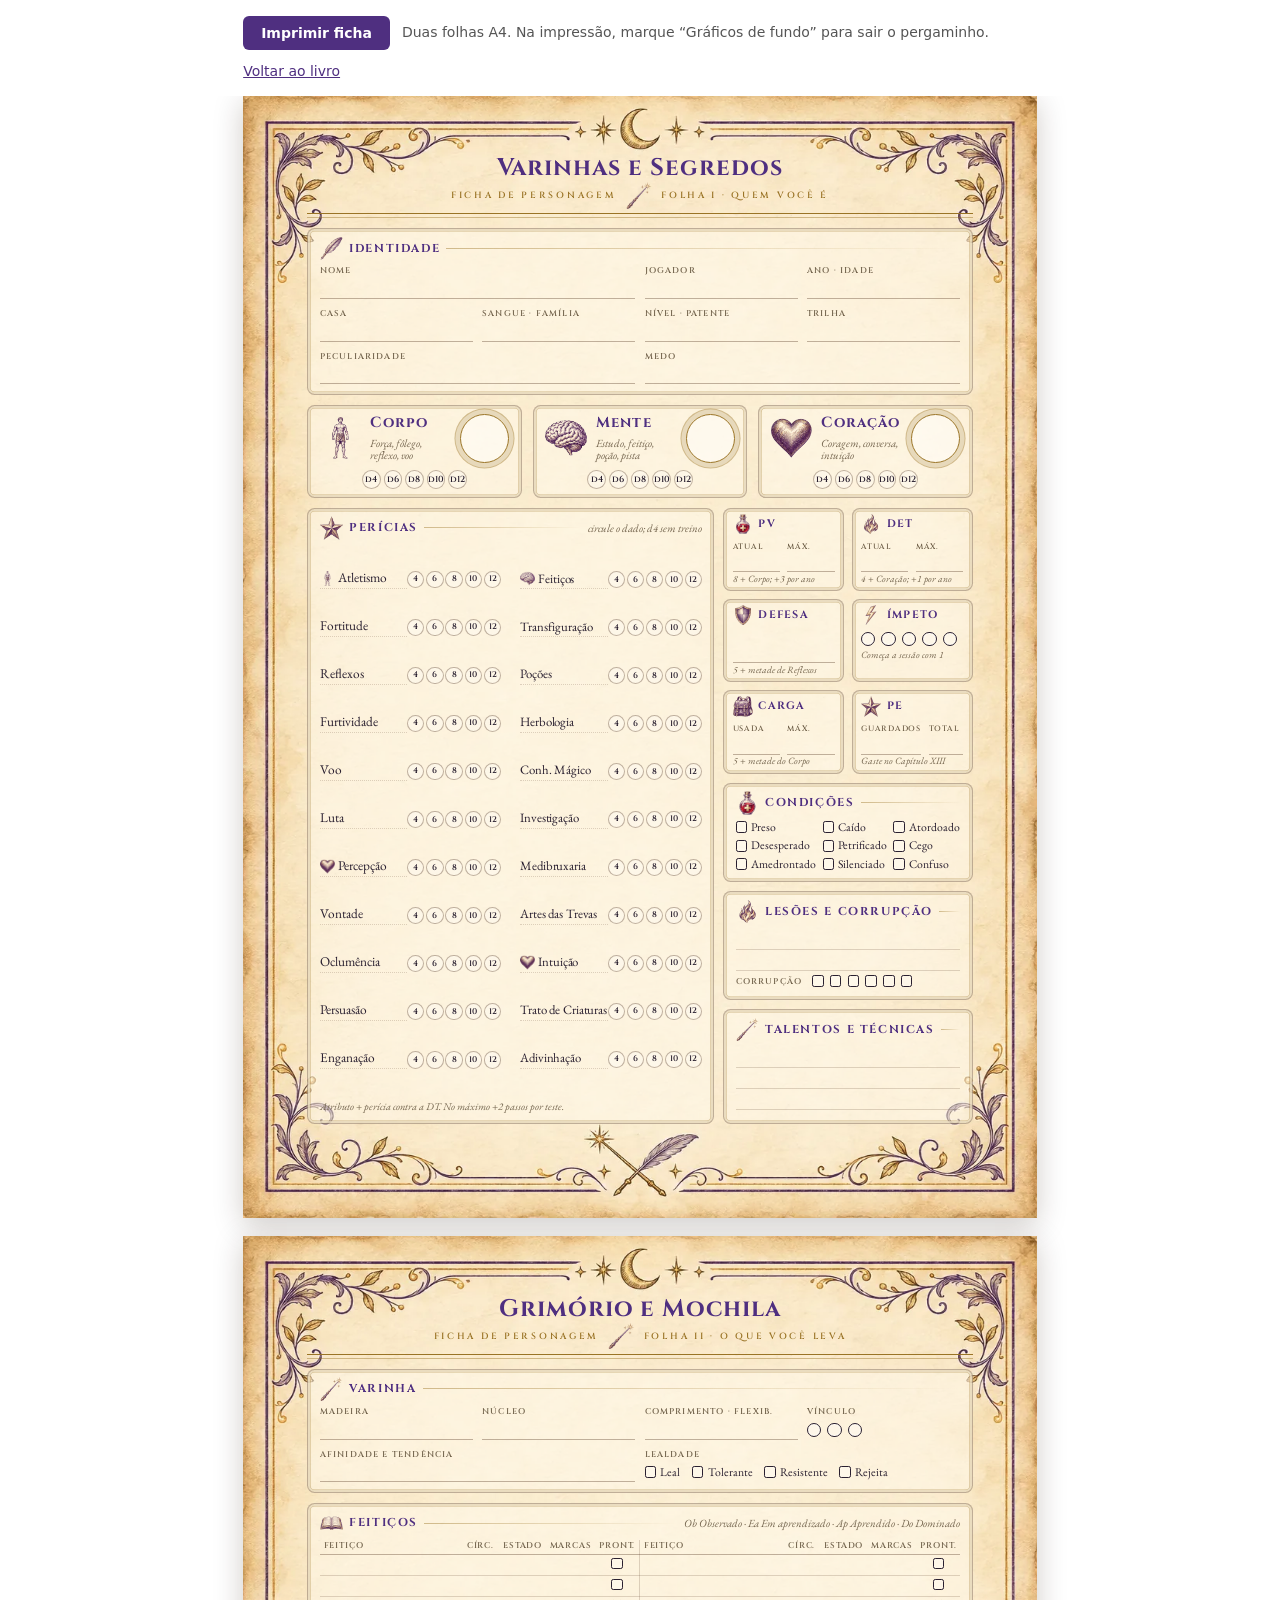
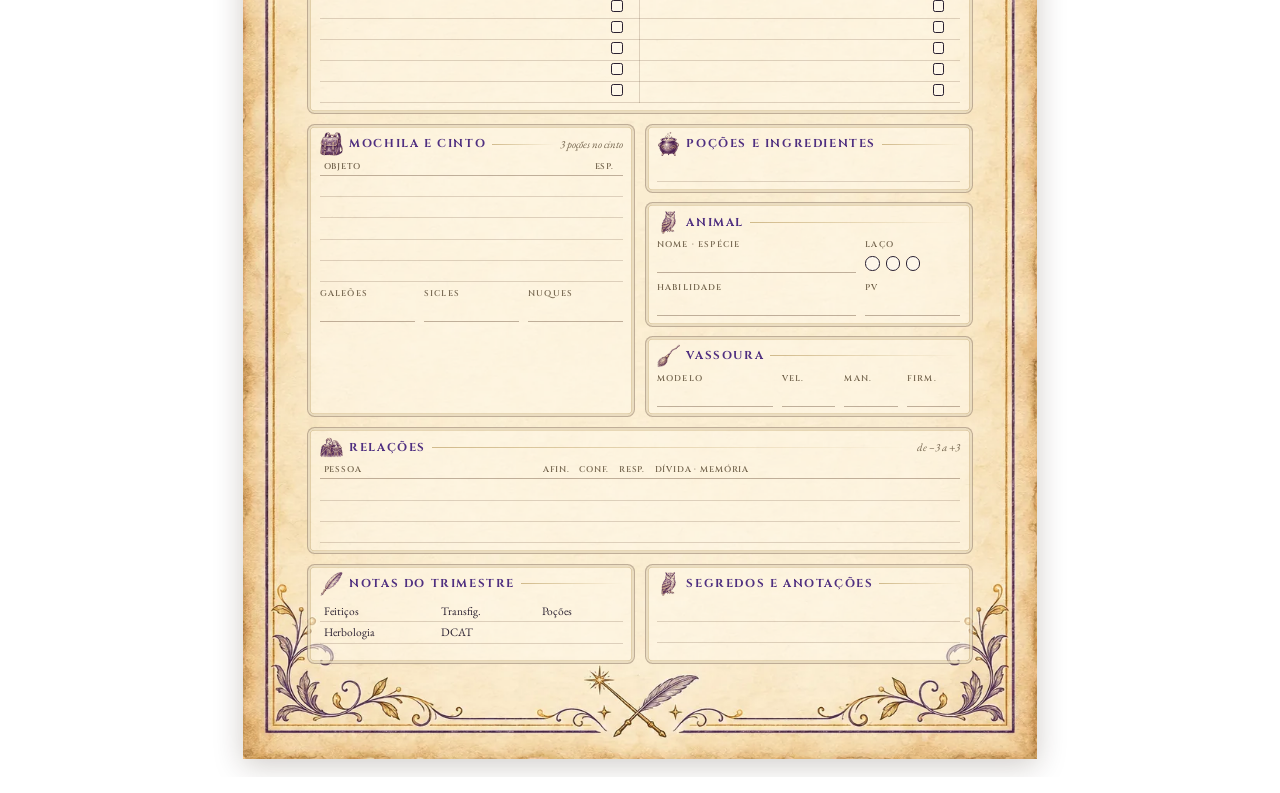
==== ficha.html @ 770853b2 "Forja de Bruxos (Nível, o que sabe, 12 Papéis, traços, poderes, Moral), aliados na luta e 10 fichas " ====
<!doctype html>
<html lang="pt-BR">
<head>
<meta charset="utf-8">
<meta name="viewport" content="width=device-width,initial-scale=1">
<title>Ficha de Personagem — Varinhas e Segredos</title>
<style>
@font-face { font-family: "Cinzel"; src: url("assets/fontes/cinzel.woff2") format("woff2"); font-weight: 400 900; font-display: swap; }
@font-face { font-family: "EB Garamond"; src: url("assets/fontes/garamond.woff2") format("woff2"); font-weight: 400 800; font-display: swap; }
@font-face { font-family: "EB Garamond"; src: url("assets/fontes/garamond-italico.woff2") format("woff2"); font-weight: 400 800; font-style: italic; font-display: swap; }
:root {
  --tinta: #2a2030; --suave: #75664f; --roxo: #4f2f80; --ouro: #9a7426; --ouro-claro: rgba(154,116,38,.45);
  --linha: rgba(90,62,40,.38); --fio: rgba(90,62,40,.2); --veu: rgba(255,250,236,.5);
  --tit: "Cinzel", "Palatino Linotype", Georgia, serif; --txt: "EB Garamond", "Palatino Linotype", Georgia, serif;
}
* { box-sizing: border-box; margin: 0; padding: 0; }
html, body { background: #fff; color: var(--tinta); }
body { font: 10.5pt/1.25 var(--txt); padding: 16px 8px; }
.barra { max-width: 210mm; margin: 0 auto 14px; display: flex; gap: 12px; align-items: center; flex-wrap: wrap; font: 14px/1.4 system-ui, sans-serif; color: #555; }
.barra button { font: 600 14px system-ui, sans-serif; padding: 9px 18px; border: 0; background: var(--roxo); color: #fff; border-radius: 6px; cursor: pointer; }
.barra a { color: var(--roxo); }
.palco { overflow-x: auto; }
.folha { width: 210mm; height: 297mm; margin: 0 auto 18px; padding: 16mm 17mm 25mm; position: relative;
  background: #f4e9cf url("assets/ficha/pergaminho.webp") center / 100% 100% no-repeat;
  box-shadow: 0 6px 28px rgba(40,25,10,.22); display: flex; flex-direction: column; gap: 2.6mm; overflow: hidden; }
@page { size: A4 portrait; margin: 0; }
@media print {
  html, body { background: none; } body { padding: 0; } .barra { display: none; }
  .folha { box-shadow: none; margin: 0; break-after: page; page-break-after: always; }
  * { -webkit-print-color-adjust: exact; print-color-adjust: exact; }
}
img.i { width: 6.2mm; height: 6.2mm; object-fit: contain; flex: none; }
img.mini { width: 4mm; height: 4mm; object-fit: contain; margin-right: .8mm; vertical-align: -1mm; }
img.grande { width: 11mm; height: 11mm; object-fit: contain; }

header.topo { display: flex; flex-direction: column; align-items: center; text-align: center; gap: .6mm; }
header.topo h1 { font: 700 18pt/1 var(--tit); letter-spacing: .04em; color: var(--roxo); }
header.topo p { display: flex; align-items: center; gap: 2.4mm; font: 600 6.8pt/1 var(--tit); letter-spacing: .3em; text-transform: uppercase; color: var(--ouro); }
header.topo p img { width: 7mm; height: 7mm; object-fit: contain; }
.topo-t h1 { font: 700 17pt/1 var(--tit); letter-spacing: .03em; color: var(--roxo); white-space: nowrap; }
.topo-t p { font: 600 7pt/1.6 var(--tit); letter-spacing: .32em; color: var(--ouro); text-transform: uppercase; margin-top: 1.2mm; }
.topo .fio { display: flex; align-items: center; gap: 2mm; align-self: center; }
.topo .fio span { width: 9mm; height: 1px; background: var(--ouro); }
.topo .fio img { width: 9mm; height: 9mm; object-fit: contain; }
.topo .pag { text-align: right; font: 600 7.4pt var(--tit); letter-spacing: .2em; color: var(--suave); text-transform: uppercase; padding-bottom: 1mm; }
header.topo::after { content: ""; width: 100%; height: 3px; border-top: 1px solid var(--ouro); border-bottom: 1px solid var(--ouro-claro); margin-top: .6mm; }

.caixa { border: 1px solid var(--linha); border-radius: 2mm; padding: 2mm 3mm 2.6mm; background: var(--veu);
  box-shadow: inset 0 0 0 2px rgba(255,250,236,.55), inset 0 0 0 2.6px var(--ouro-claro); }
.caixa > h2 { display: flex; align-items: center; gap: 1.6mm; margin-bottom: 1.4mm; font: 700 8.6pt/1 var(--tit); letter-spacing: .14em; text-transform: uppercase; color: var(--roxo); }
.caixa > h2 span { white-space: nowrap; }
.caixa > h2::after { content: ""; flex: 1; height: 1px; background: linear-gradient(90deg, var(--ouro-claro), transparent); order: 2; }
.caixa > h2 small { order: 3; font: italic 400 8.2pt var(--txt); letter-spacing: 0; text-transform: none; color: var(--suave); white-space: nowrap; }
.grade { display: grid; gap: 2.4mm; }
.g2 { grid-template-columns: 1fr 1fr; } .g3 { grid-template-columns: repeat(3, 1fr); } .g4 { grid-template-columns: repeat(4, 1fr); } .g5 { grid-template-columns: repeat(5, 1fr); }
.g-lado { grid-template-columns: 1.8fr 1fr; }
.cresce { flex: 1; min-height: 0; display: flex; flex-direction: column; }
.grade.cresce { display: grid; }
.coluna { display: flex; flex-direction: column; gap: 2.4mm; min-height: 0; }
.campo { display: flex; flex-direction: column; gap: .4mm; min-width: 0; }
.campo label { font: 600 6.3pt var(--tit); letter-spacing: .14em; text-transform: uppercase; color: var(--suave); }
.campo .ln { border-bottom: 1px solid var(--linha); height: 5.6mm; }
.ck { width: 3.1mm; height: 3.1mm; border: 1px solid var(--tinta); border-radius: .6mm; display: inline-block; flex: none; background: rgba(255,255,255,.35); }
.bola { width: 3.8mm; height: 3.8mm; border: 1px solid var(--tinta); border-radius: 50%; display: inline-block; background: rgba(255,255,255,.35); box-shadow: inset 0 0 0 1px rgba(255,255,255,.6); }
.bolas { display: flex; gap: 1.6mm; align-items: center; padding: 1.2mm 0 .6mm; }
.bolas.corr small { font: 600 6.3pt var(--tit); letter-spacing: .14em; text-transform: uppercase; color: var(--suave); margin-right: 1mm; }
.dados { display: inline-flex; gap: .7mm; }
.dados b { font: 600 6.6pt/1 var(--tit); border: 1px solid var(--linha); border-radius: 50%; width: 5mm; height: 5mm; display: grid; place-items: center; color: var(--tinta); background: rgba(255,255,255,.3); }

.atrs { gap: 3mm; }
.atr { display: grid; grid-template-columns: auto 1fr auto; grid-template-rows: auto auto; align-items: center; column-gap: 2.4mm; row-gap: .6mm;
  border: 1px solid var(--linha); border-radius: 2mm; padding: 2mm 3mm; background: var(--veu); box-shadow: inset 0 0 0 2px rgba(255,250,236,.55), inset 0 0 0 2.6px var(--ouro-claro); }
.atr img { grid-row: 1 / 3; }
.atr h3 { font: 700 11pt/1 var(--tit); letter-spacing: .08em; color: var(--roxo); }
.atr p { grid-column: 2; font: italic 8.2pt/1.1 var(--txt); color: var(--suave); }
.atr .val { grid-column: 3; grid-row: 1 / 3; width: 13mm; height: 13mm; border-radius: 50%; border: 1.4px solid var(--ouro); background: rgba(255,255,255,.45);
  box-shadow: 0 0 0 1.2mm rgba(255,250,236,.5), 0 0 0 calc(1.2mm + 1px) var(--ouro-claro); }
.atr .dados { grid-column: 1 / -1; grid-row: 3; justify-content: center; margin-top: 1.4mm; }

.pers { gap: 0 5mm; flex: 1; }
.per { align-content: space-evenly; }
.per .dados { gap: .5mm; } .per .dados b { width: 4.6mm; height: 4.6mm; font-size: 6.2pt; }
.per:last-child i { font-size: 9.6pt; letter-spacing: -.01em; }
.per { display: grid; grid-template-columns: 1fr auto; row-gap: 1mm; align-items: center; font-size: 10pt; }
.per i { font-style: normal; white-space: nowrap; overflow: hidden; border-bottom: 1px dotted var(--fio); padding-bottom: .4mm; }
.leg { font: italic 7.8pt var(--txt); color: var(--suave); margin-top: 1.4mm; }

.recursos { display: grid; grid-template-columns: 1fr 1fr; gap: 2mm; }
.rec { border: 1px solid var(--linha); border-radius: 2mm; padding: 1.4mm 2.2mm 1.6mm; background: var(--veu); display: flex; flex-direction: column; gap: .4mm;
  box-shadow: inset 0 0 0 2px rgba(255,250,236,.55), inset 0 0 0 2.6px var(--ouro-claro); }
.rec h4 { font: 700 8pt/1 var(--tit); letter-spacing: .12em; text-transform: uppercase; color: var(--roxo); display: flex; align-items: center; gap: 1.4mm; }
.rec h4 img { width: 5.4mm; height: 5.4mm; }
.rec .par { display: flex; gap: 2mm; }
.rec .par div { flex: 1; } .rec .par small { font: 600 5.8pt var(--tit); letter-spacing: .1em; color: var(--suave); text-transform: uppercase; }
.rec .par .ln { border-bottom: 1px solid var(--linha); height: 5mm; }
.rec p { font: italic 7.2pt/1.1 var(--txt); color: var(--suave); }
.cond { display: grid; grid-template-columns: repeat(3, 1fr); gap: 1mm 1.6mm; font-size: 8.8pt; }
.cond.l4 { grid-template-columns: repeat(4, auto); justify-content: start; gap: 1mm 3mm; padding-top: 1mm; }
.cond span { display: flex; align-items: center; gap: 1.1mm; white-space: nowrap; }
.linhas { display: flex; flex-direction: column; }
.linhas div { border-bottom: 1px solid var(--fio); height: 5.6mm; flex: none; }
.caixa.cresce .linhas { flex: 1; background: repeating-linear-gradient(transparent 0 calc(5.6mm - 1px), var(--fio) calc(5.6mm - 1px) 5.6mm); }
.caixa.cresce .linhas div { display: none; }
.tab { width: 100%; border-collapse: collapse; font-size: 8.8pt; }
.tab th { font: 600 6.3pt var(--tit); letter-spacing: .1em; text-transform: uppercase; color: var(--suave); text-align: left; padding: 0 1mm .8mm; border-bottom: 1px solid var(--linha); }
.tab td { border-bottom: 1px solid var(--fio); height: 5.6mm; padding: 0 1mm; }
.tab .c { text-align: center; width: 10mm; }
.feit td:nth-child(5), .feit th:nth-child(5) { border-right: 1px solid var(--fio); }
.notas td { font-size: 8.6pt; } .notas .c { width: 7mm; }
.moedas { margin-top: 1.6mm; }
footer { display: none; justify-content: center; gap: 4mm; font: 600 6.4pt var(--tit); letter-spacing: .22em; text-transform: uppercase; color: var(--suave); }
footer span:nth-child(2) { color: var(--ouro); }
@media screen and (max-width: 225mm) { .palco { padding-bottom: 8px; } .folha { margin-left: 0; } }
</style>
</head>
<body>
<div class="barra">
  <button onclick="window.print()">Imprimir ficha</button>
  <span>Duas folhas A4. Na impressão, marque “Gráficos de fundo” para sair o pergaminho.</span>
  <a href="index.html#cap3">Voltar ao livro</a>
</div>
<div class="palco">
<section class="folha">
  <header class="topo">
    <h1>Varinhas e Segredos</h1>
    <p><span>Ficha de Personagem</span><img src="assets/ficha/varinha.webp" alt=""><span>Folha I · Quem você é</span></p>
  </header>
  <div class="caixa "><h2><img class="i" src="assets/ficha/pena.webp" alt=""><span>Identidade</span></h2><div class="grade g4"><div class="campo" style="grid-column: span 2"><label>Nome</label><div class="ln"></div></div><div class="campo"><label>Jogador</label><div class="ln"></div></div><div class="campo"><label>Ano · Idade</label><div class="ln"></div></div><div class="campo"><label>Casa</label><div class="ln"></div></div><div class="campo"><label>Sangue · Família</label><div class="ln"></div></div><div class="campo"><label>Nível · Patente</label><div class="ln"></div></div><div class="campo"><label>Trilha</label><div class="ln"></div></div><div class="campo" style="grid-column: span 2"><label>Peculiaridade</label><div class="ln"></div></div><div class="campo" style="grid-column: span 2"><label>Medo</label><div class="ln"></div></div></div></div>
  <div class="grade g3 atrs"><div class="atr"><img class="grande" src="assets/ficha/corpo.webp" alt=""><h3>Corpo</h3><div class="val"></div><span class="dados"><b>d4</b><b>d6</b><b>d8</b><b>d10</b><b>d12</b></span><p>Força, fôlego, reflexo, voo</p></div><div class="atr"><img class="grande" src="assets/ficha/mente.webp" alt=""><h3>Mente</h3><div class="val"></div><span class="dados"><b>d4</b><b>d6</b><b>d8</b><b>d10</b><b>d12</b></span><p>Estudo, feitiço, poção, pista</p></div><div class="atr"><img class="grande" src="assets/ficha/coracao.webp" alt=""><h3>Coração</h3><div class="val"></div><span class="dados"><b>d4</b><b>d6</b><b>d8</b><b>d10</b><b>d12</b></span><p>Coragem, conversa, intuição</p></div></div>
  <div class="grade g-lado cresce">
    <div class="caixa cresce"><h2><img class="i" src="assets/ficha/estrela.webp" alt=""><span>Perícias</span><small>circule o dado; d4 sem treino</small></h2><div class="grade g2 pers"><div class="per"><i><img class="mini" src="assets/ficha/corpo.webp" alt="">Atletismo</i><span class="dados"><b>4</b><b>6</b><b>8</b><b>10</b><b>12</b></span><i>Fortitude</i><span class="dados"><b>4</b><b>6</b><b>8</b><b>10</b><b>12</b></span><i>Reflexos</i><span class="dados"><b>4</b><b>6</b><b>8</b><b>10</b><b>12</b></span><i>Furtividade</i><span class="dados"><b>4</b><b>6</b><b>8</b><b>10</b><b>12</b></span><i>Voo</i><span class="dados"><b>4</b><b>6</b><b>8</b><b>10</b><b>12</b></span><i>Luta</i><span class="dados"><b>4</b><b>6</b><b>8</b><b>10</b><b>12</b></span><i><img class="mini" src="assets/ficha/coracao.webp" alt="">Percepção</i><span class="dados"><b>4</b><b>6</b><b>8</b><b>10</b><b>12</b></span><i>Vontade</i><span class="dados"><b>4</b><b>6</b><b>8</b><b>10</b><b>12</b></span><i>Oclumência</i><span class="dados"><b>4</b><b>6</b><b>8</b><b>10</b><b>12</b></span><i>Persuasão</i><span class="dados"><b>4</b><b>6</b><b>8</b><b>10</b><b>12</b></span><i>Enganação</i><span class="dados"><b>4</b><b>6</b><b>8</b><b>10</b><b>12</b></span></div><div class="per"><i><img class="mini" src="assets/ficha/mente.webp" alt="">Feitiços</i><span class="dados"><b>4</b><b>6</b><b>8</b><b>10</b><b>12</b></span><i>Transfiguração</i><span class="dados"><b>4</b><b>6</b><b>8</b><b>10</b><b>12</b></span><i>Poções</i><span class="dados"><b>4</b><b>6</b><b>8</b><b>10</b><b>12</b></span><i>Herbologia</i><span class="dados"><b>4</b><b>6</b><b>8</b><b>10</b><b>12</b></span><i>Conh. Mágico</i><span class="dados"><b>4</b><b>6</b><b>8</b><b>10</b><b>12</b></span><i>Investigação</i><span class="dados"><b>4</b><b>6</b><b>8</b><b>10</b><b>12</b></span><i>Medibruxaria</i><span class="dados"><b>4</b><b>6</b><b>8</b><b>10</b><b>12</b></span><i>Artes das Trevas</i><span class="dados"><b>4</b><b>6</b><b>8</b><b>10</b><b>12</b></span><i><img class="mini" src="assets/ficha/coracao.webp" alt="">Intuição</i><span class="dados"><b>4</b><b>6</b><b>8</b><b>10</b><b>12</b></span><i>Trato de Criaturas</i><span class="dados"><b>4</b><b>6</b><b>8</b><b>10</b><b>12</b></span><i>Adivinhação</i><span class="dados"><b>4</b><b>6</b><b>8</b><b>10</b><b>12</b></span></div></div><p class="leg">Atributo + perícia contra a DT. No máximo +2 passos por teste.</p></div>
    <div class="coluna">
      <div class="recursos"><div class="rec"><h4><img class="i" src="assets/ficha/vida.webp" alt="">PV</h4><div class="par"><div><small>Atual</small><div class="ln"></div></div><div><small>Máx.</small><div class="ln"></div></div></div><p>8 + Corpo; +3 por ano</p></div><div class="rec"><h4><img class="i" src="assets/ficha/chama.webp" alt="">DET</h4><div class="par"><div><small>Atual</small><div class="ln"></div></div><div><small>Máx.</small><div class="ln"></div></div></div><p>4 + Coração; +1 por ano</p></div><div class="rec"><h4><img class="i" src="assets/ficha/escudo.webp" alt="">Defesa</h4><div class="par"><div><small>&nbsp;</small><div class="ln"></div></div></div><p>5 + metade de Reflexos</p></div><div class="rec"><h4><img class="i" src="assets/ficha/raio.webp" alt="">Ímpeto</h4><div class="bolas"><span class="bola"></span><span class="bola"></span><span class="bola"></span><span class="bola"></span><span class="bola"></span></div><p>Começa a sessão com 1</p></div><div class="rec"><h4><img class="i" src="assets/ficha/mochila.webp" alt="">Carga</h4><div class="par"><div><small>Usada</small><div class="ln"></div></div><div><small>Máx.</small><div class="ln"></div></div></div><p>5 + metade do Corpo</p></div><div class="rec"><h4><img class="i" src="assets/ficha/estrela.webp" alt="">PE</h4><div class="par"><div><small>Guardados</small><div class="ln"></div></div><div><small>Total</small><div class="ln"></div></div></div><p>Gaste no Capítulo XIII</p></div></div>
      <div class="caixa "><h2><img class="i" src="assets/ficha/vida.webp" alt=""><span>Condições</span></h2><div class="cond"><span><i class="ck"></i>Preso</span><span><i class="ck"></i>Caído</span><span><i class="ck"></i>Atordoado</span><span><i class="ck"></i>Desesperado</span><span><i class="ck"></i>Petrificado</span><span><i class="ck"></i>Cego</span><span><i class="ck"></i>Amedrontado</span><span><i class="ck"></i>Silenciado</span><span><i class="ck"></i>Confuso</span></div></div>
      <div class="caixa "><h2><img class="i" src="assets/ficha/chama.webp" alt=""><span>Lesões e Corrupção</span></h2><div class="linhas"><div></div><div></div></div><div class="bolas corr"><small>Corrupção</small><i class="ck"></i><i class="ck"></i><i class="ck"></i><i class="ck"></i><i class="ck"></i><i class="ck"></i></div></div>
      <div class="caixa cresce"><h2><img class="i" src="assets/ficha/varinha.webp" alt=""><span>Talentos e técnicas</span></h2><div class="linhas"><div></div><div></div><div></div></div></div>
    </div>
  </div>
  <footer><span>Varinhas e Segredos</span><span>✦</span><span>Criação: Capítulo III</span></footer>
</section>
<section class="folha">
  <header class="topo">
    <h1>Grimório e Mochila</h1>
    <p><span>Ficha de Personagem</span><img src="assets/ficha/varinha.webp" alt=""><span>Folha II · O que você leva</span></p>
  </header>
  <div class="caixa "><h2><img class="i" src="assets/ficha/varinha.webp" alt=""><span>Varinha</span></h2><div class="grade g4"><div class="campo"><label>Madeira</label><div class="ln"></div></div><div class="campo"><label>Núcleo</label><div class="ln"></div></div><div class="campo"><label>Comprimento · Flexib.</label><div class="ln"></div></div><div class="campo"><label>Vínculo</label><div class="bolas"><span class="bola"></span><span class="bola"></span><span class="bola"></span></div></div><div class="campo" style="grid-column: span 2"><label>Afinidade e tendência</label><div class="ln"></div></div><div class="campo" style="grid-column: span 2"><label>Lealdade</label><div class="cond l4"><span><i class="ck"></i>Leal</span><span><i class="ck"></i>Tolerante</span><span><i class="ck"></i>Resistente</span><span><i class="ck"></i>Rejeita</span></div></div></div></div>
  <div class="caixa "><h2><img class="i" src="assets/ficha/livro.webp" alt=""><span>Feitiços</span><small>Ob Observado · Ea Em aprendizado · Ap Aprendido · Do Dominado</small></h2><table class="tab feit"><thead><tr><th>Feitiço</th><th class="c">Círc.</th><th class="c">Estado</th><th class="c">Marcas</th><th class="c">Pront.</th><th>Feitiço</th><th class="c">Círc.</th><th class="c">Estado</th><th class="c">Marcas</th><th class="c">Pront.</th></tr></thead><tbody><tr><td></td><td class="c"></td><td class="c"></td><td class="c"></td><td class="c"><i class="ck"></i></td><td></td><td class="c"></td><td class="c"></td><td class="c"></td><td class="c"><i class="ck"></i></td></tr><tr><td></td><td class="c"></td><td class="c"></td><td class="c"></td><td class="c"><i class="ck"></i></td><td></td><td class="c"></td><td class="c"></td><td class="c"></td><td class="c"><i class="ck"></i></td></tr><tr><td></td><td class="c"></td><td class="c"></td><td class="c"></td><td class="c"><i class="ck"></i></td><td></td><td class="c"></td><td class="c"></td><td class="c"></td><td class="c"><i class="ck"></i></td></tr><tr><td></td><td class="c"></td><td class="c"></td><td class="c"></td><td class="c"><i class="ck"></i></td><td></td><td class="c"></td><td class="c"></td><td class="c"></td><td class="c"><i class="ck"></i></td></tr><tr><td></td><td class="c"></td><td class="c"></td><td class="c"></td><td class="c"><i class="ck"></i></td><td></td><td class="c"></td><td class="c"></td><td class="c"></td><td class="c"><i class="ck"></i></td></tr><tr><td></td><td class="c"></td><td class="c"></td><td class="c"></td><td class="c"><i class="ck"></i></td><td></td><td class="c"></td><td class="c"></td><td class="c"></td><td class="c"><i class="ck"></i></td></tr><tr><td></td><td class="c"></td><td class="c"></td><td class="c"></td><td class="c"><i class="ck"></i></td><td></td><td class="c"></td><td class="c"></td><td class="c"></td><td class="c"><i class="ck"></i></td></tr></tbody></table></div>
  <div class="grade g2">
    <div class="caixa "><h2><img class="i" src="assets/ficha/mochila.webp" alt=""><span>Mochila e cinto</span><small>3 poções no cinto</small></h2><table class="tab"><thead><tr><th>Objeto</th><th class="c">Esp.</th></tr></thead><tbody><tr><td></td><td class="c"></td></tr><tr><td></td><td class="c"></td></tr><tr><td></td><td class="c"></td></tr><tr><td></td><td class="c"></td></tr><tr><td></td><td class="c"></td></tr></tbody></table><div class="grade g3 moedas"><div class="campo"><label>Galeões</label><div class="ln"></div></div><div class="campo"><label>Sicles</label><div class="ln"></div></div><div class="campo"><label>Nuques</label><div class="ln"></div></div></div></div>
    <div class="coluna">
      <div class="caixa "><h2><img class="i" src="assets/ficha/caldeirao.webp" alt=""><span>Poções e ingredientes</span></h2><div class="linhas"><div></div></div></div>
      <div class="caixa "><h2><img class="i" src="assets/ficha/coruja.webp" alt=""><span>Animal</span></h2><div class="grade g3"><div class="campo" style="grid-column: span 2"><label>Nome · Espécie</label><div class="ln"></div></div><div class="campo"><label>Laço</label><div class="bolas"><span class="bola"></span><span class="bola"></span><span class="bola"></span></div></div><div class="campo" style="grid-column: span 2"><label>Habilidade</label><div class="ln"></div></div><div class="campo"><label>PV</label><div class="ln"></div></div></div></div>
      <div class="caixa "><h2><img class="i" src="assets/ficha/vassoura.webp" alt=""><span>Vassoura</span></h2><div class="grade g5"><div class="campo" style="grid-column: span 2"><label>Modelo</label><div class="ln"></div></div><div class="campo"><label>Vel.</label><div class="ln"></div></div><div class="campo"><label>Man.</label><div class="ln"></div></div><div class="campo"><label>Firm.</label><div class="ln"></div></div></div></div>
    </div>
  </div>
  <div class="caixa "><h2><img class="i" src="assets/ficha/gente.webp" alt=""><span>Relações</span><small>de –3 a +3</small></h2><table class="tab"><thead><tr><th style="width:34%">Pessoa</th><th class="c">Afin.</th><th class="c">Conf.</th><th class="c">Resp.</th><th>Dívida · Memória</th></tr></thead><tbody><tr><td></td><td class="c"></td><td class="c"></td><td class="c"></td><td></td></tr><tr><td></td><td class="c"></td><td class="c"></td><td class="c"></td><td></td></tr><tr><td></td><td class="c"></td><td class="c"></td><td class="c"></td><td></td></tr></tbody></table></div>
  <div class="grade g2 cresce">
    <div class="caixa "><h2><img class="i" src="assets/ficha/pena.webp" alt=""><span>Notas do trimestre</span></h2><table class="tab notas"><tbody><tr><td>Feitiços</td><td class="c"></td><td>Transfig.</td><td class="c"></td><td>Poções</td><td class="c"></td></tr><tr><td>Herbologia</td><td class="c"></td><td>DCAT</td><td class="c"></td><td></td><td class="c"></td></tr></tbody></table></div>
    <div class="caixa cresce"><h2><img class="i" src="assets/ficha/coruja.webp" alt=""><span>Segredos e anotações</span></h2><div class="linhas"><div></div><div></div><div></div></div></div>
  </div>
  <footer><span>Varinhas e Segredos</span><span>✦</span><span>Feitiços: Cap. V · Varinha: Cap. XI</span></footer>
</section>
</div>
</body>
</html>
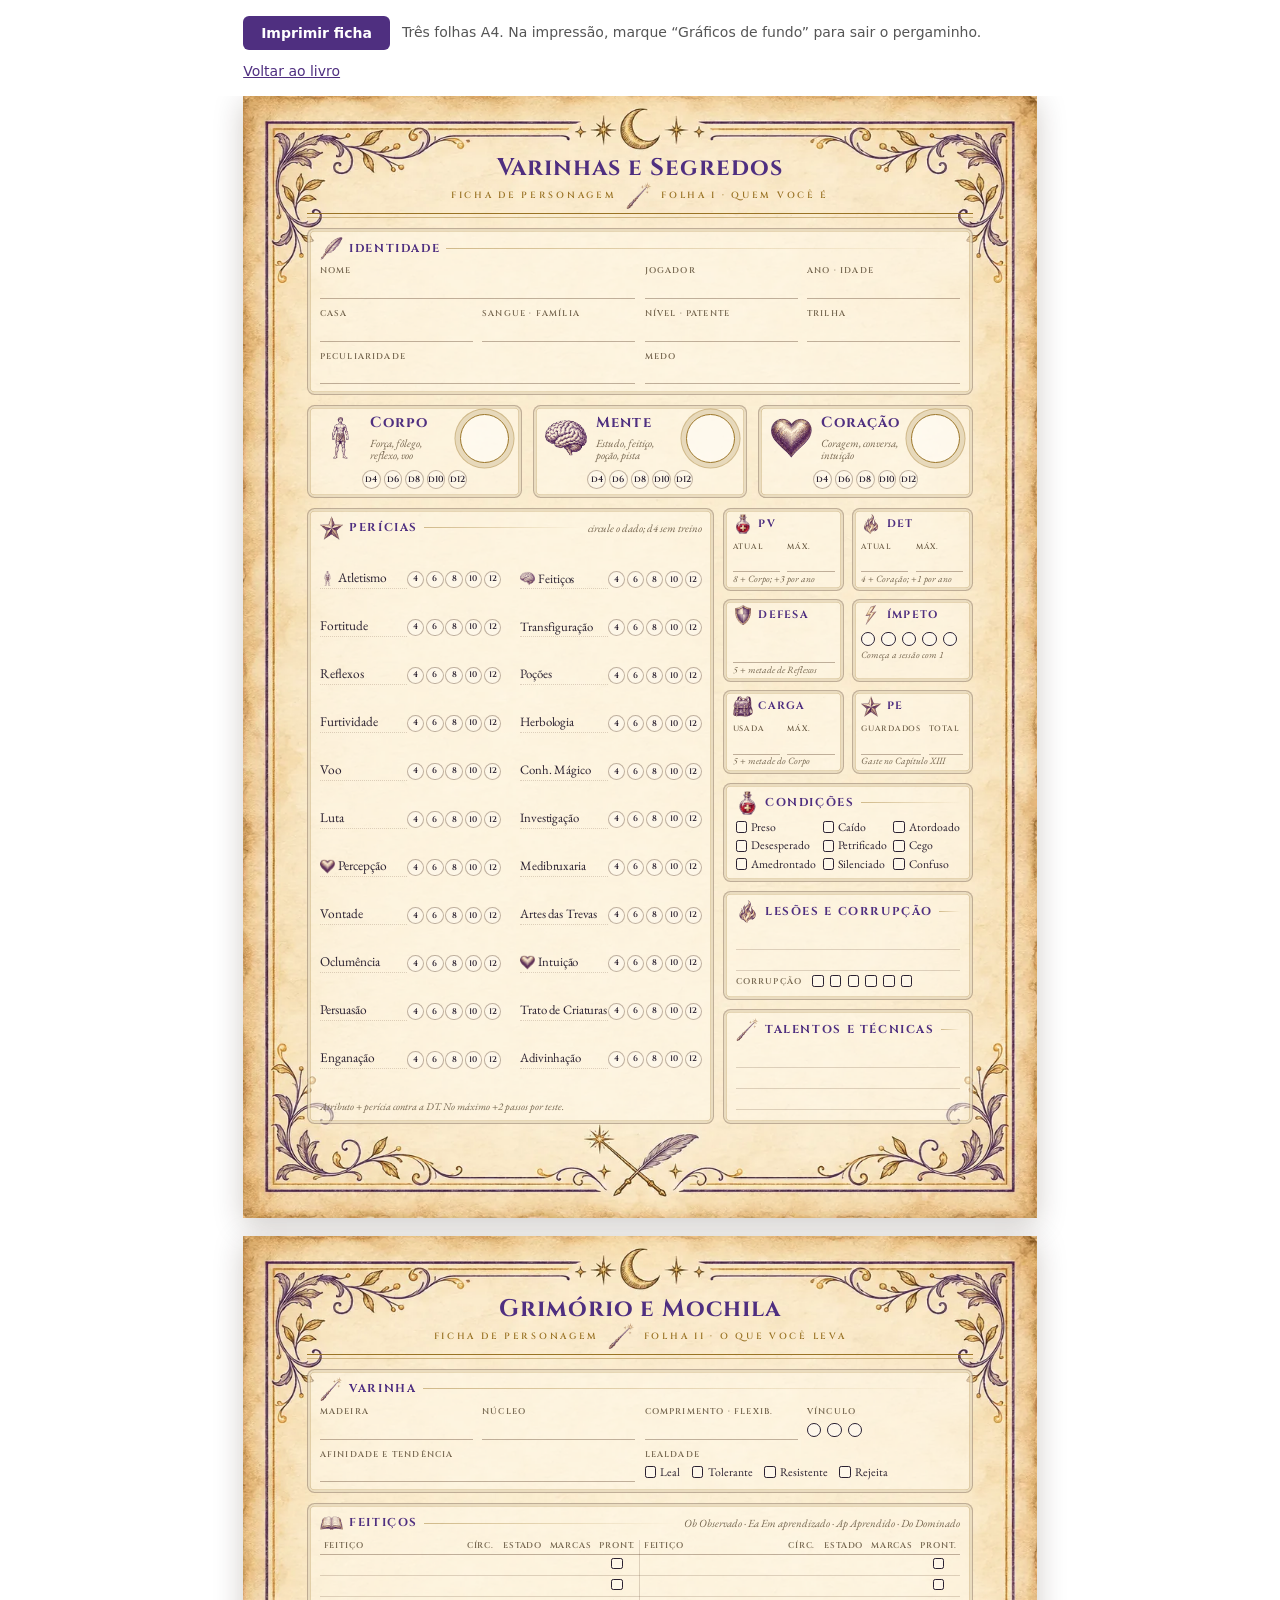
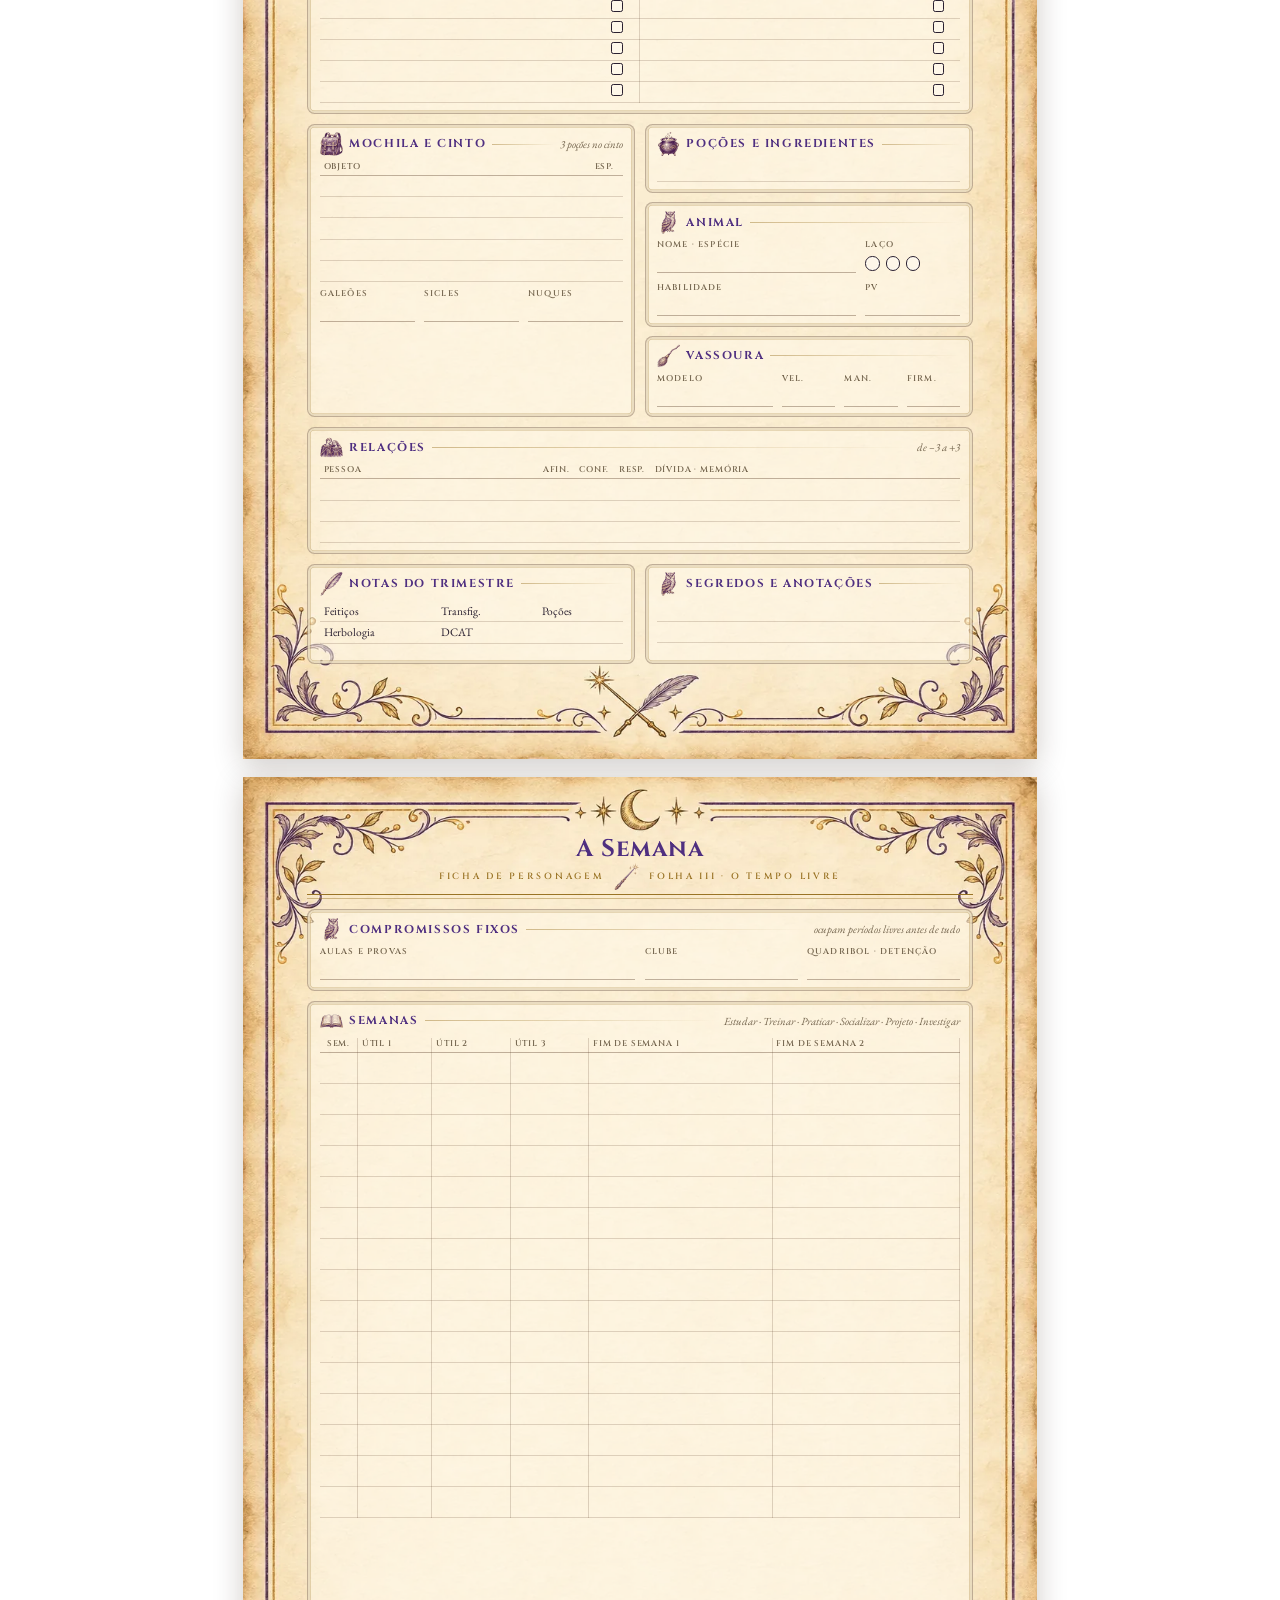
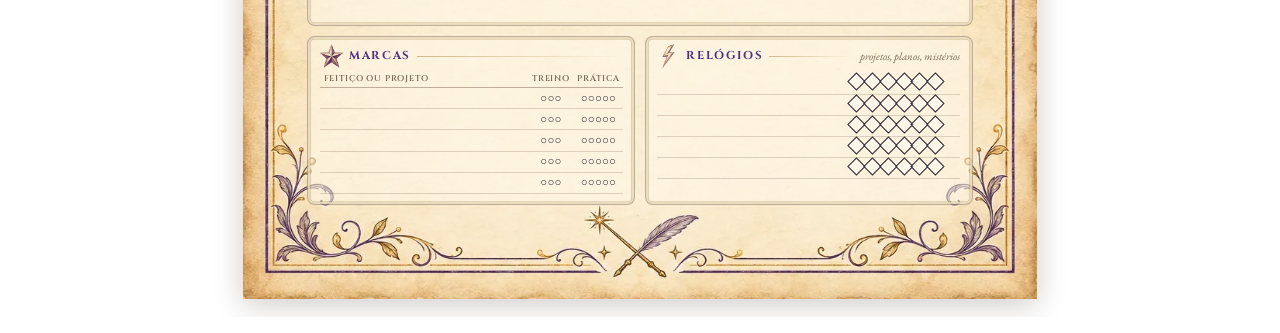
==== commit 64b1b56f: "Auditoria: Forja de Bruxos com Grau (não Nível), Protego só do Grau 3, Poderes iguais aos feitiços (" ====
--- a/ficha.html
+++ b/ficha.html
@@ -106,7 +106,9 @@
 .tab td { border-bottom: 1px solid var(--fio); height: 5.6mm; padding: 0 1mm; }
 .tab .c { text-align: center; width: 10mm; }
 .feit td:nth-child(5), .feit th:nth-child(5) { border-right: 1px solid var(--fio); }
-.notas td { font-size: 8.6pt; } .notas .c { width: 7mm; }
+.notas td { font-size: 8.6pt; }
+.semanas td { height: 8.2mm; border-right: 1px solid var(--fio); } .semanas td.sem { width: 10mm; } .semanas th { border-right: 1px solid var(--fio); }
+.relogio { display: inline-flex; gap: .8mm; } .relogio i { width: 3.4mm; height: 3.4mm; border: 1px solid var(--tinta); transform: rotate(45deg); display: inline-block; background: rgba(255,255,255,.35); } .notas .c { width: 7mm; }
 .moedas { margin-top: 1.6mm; }
 footer { display: none; justify-content: center; gap: 4mm; font: 600 6.4pt var(--tit); letter-spacing: .22em; text-transform: uppercase; color: var(--suave); }
 footer span:nth-child(2) { color: var(--ouro); }
@@ -116,7 +118,7 @@
 <body>
 <div class="barra">
   <button onclick="window.print()">Imprimir ficha</button>
-  <span>Duas folhas A4. Na impressão, marque “Gráficos de fundo” para sair o pergaminho.</span>
+  <span>Três folhas A4. Na impressão, marque “Gráficos de fundo” para sair o pergaminho.</span>
   <a href="index.html#cap3">Voltar ao livro</a>
 </div>
 <div class="palco">
@@ -160,6 +162,18 @@
   </div>
   <footer><span>Varinhas e Segredos</span><span>✦</span><span>Feitiços: Cap. V · Varinha: Cap. XI</span></footer>
 </section>
+<section class="folha">
+  <header class="topo">
+    <h1>A Semana</h1>
+    <p><span>Ficha de Personagem</span><img src="assets/ficha/varinha.webp" alt=""><span>Folha III · O tempo livre</span></p>
+  </header>
+  <div class="caixa "><h2><img class="i" src="assets/ficha/coruja.webp" alt=""><span>Compromissos fixos</span><small>ocupam períodos livres antes de tudo</small></h2><div class="grade g4"><div class="campo" style="grid-column: span 2"><label>Aulas e provas</label><div class="ln"></div></div><div class="campo"><label>Clube</label><div class="ln"></div></div><div class="campo"><label>Quadribol · Detenção</label><div class="ln"></div></div></div></div>
+  <div class="caixa cresce"><h2><img class="i" src="assets/ficha/livro.webp" alt=""><span>Semanas</span><small>Estudar · Treinar · Praticar · Socializar · Projeto · Investigar</small></h2><table class="tab semanas"><thead><tr><th class="c">Sem.</th><th>Útil 1</th><th>Útil 2</th><th>Útil 3</th><th>Fim de semana 1</th><th>Fim de semana 2</th></tr></thead><tbody><tr><td class="sem"></td><td></td><td></td><td></td><td></td><td></td></tr><tr><td class="sem"></td><td></td><td></td><td></td><td></td><td></td></tr><tr><td class="sem"></td><td></td><td></td><td></td><td></td><td></td></tr><tr><td class="sem"></td><td></td><td></td><td></td><td></td><td></td></tr><tr><td class="sem"></td><td></td><td></td><td></td><td></td><td></td></tr><tr><td class="sem"></td><td></td><td></td><td></td><td></td><td></td></tr><tr><td class="sem"></td><td></td><td></td><td></td><td></td><td></td></tr><tr><td class="sem"></td><td></td><td></td><td></td><td></td><td></td></tr><tr><td class="sem"></td><td></td><td></td><td></td><td></td><td></td></tr><tr><td class="sem"></td><td></td><td></td><td></td><td></td><td></td></tr><tr><td class="sem"></td><td></td><td></td><td></td><td></td><td></td></tr><tr><td class="sem"></td><td></td><td></td><td></td><td></td><td></td></tr><tr><td class="sem"></td><td></td><td></td><td></td><td></td><td></td></tr><tr><td class="sem"></td><td></td><td></td><td></td><td></td><td></td></tr><tr><td class="sem"></td><td></td><td></td><td></td><td></td><td></td></tr></tbody></table></div>
+  <div class="grade g2">
+    <div class="caixa "><h2><img class="i" src="assets/ficha/estrela.webp" alt=""><span>Marcas</span></h2><table class="tab"><thead><tr><th>Feitiço ou projeto</th><th class="c">Treino</th><th class="c">Prática</th></tr></thead><tbody><tr><td></td><td class="c">○○○</td><td class="c">○○○○○</td></tr><tr><td></td><td class="c">○○○</td><td class="c">○○○○○</td></tr><tr><td></td><td class="c">○○○</td><td class="c">○○○○○</td></tr><tr><td></td><td class="c">○○○</td><td class="c">○○○○○</td></tr><tr><td></td><td class="c">○○○</td><td class="c">○○○○○</td></tr></tbody></table></div>
+    <div class="caixa "><h2><img class="i" src="assets/ficha/raio.webp" alt=""><span>Relógios</span><small>projetos, planos, mistérios</small></h2><table class="tab"><tbody><tr><td></td><td class="c" style="width:34mm; white-space:nowrap"><span class="relogio"><i></i><i></i><i></i><i></i><i></i><i></i></span></td></tr><tr><td></td><td class="c" style="width:34mm; white-space:nowrap"><span class="relogio"><i></i><i></i><i></i><i></i><i></i><i></i></span></td></tr><tr><td></td><td class="c" style="width:34mm; white-space:nowrap"><span class="relogio"><i></i><i></i><i></i><i></i><i></i><i></i></span></td></tr><tr><td></td><td class="c" style="width:34mm; white-space:nowrap"><span class="relogio"><i></i><i></i><i></i><i></i><i></i><i></i></span></td></tr><tr><td></td><td class="c" style="width:34mm; white-space:nowrap"><span class="relogio"><i></i><i></i><i></i><i></i><i></i><i></i></span></td></tr></tbody></table></div>
+  </div>
+</section>
 </div>
 </body>
 </html>
